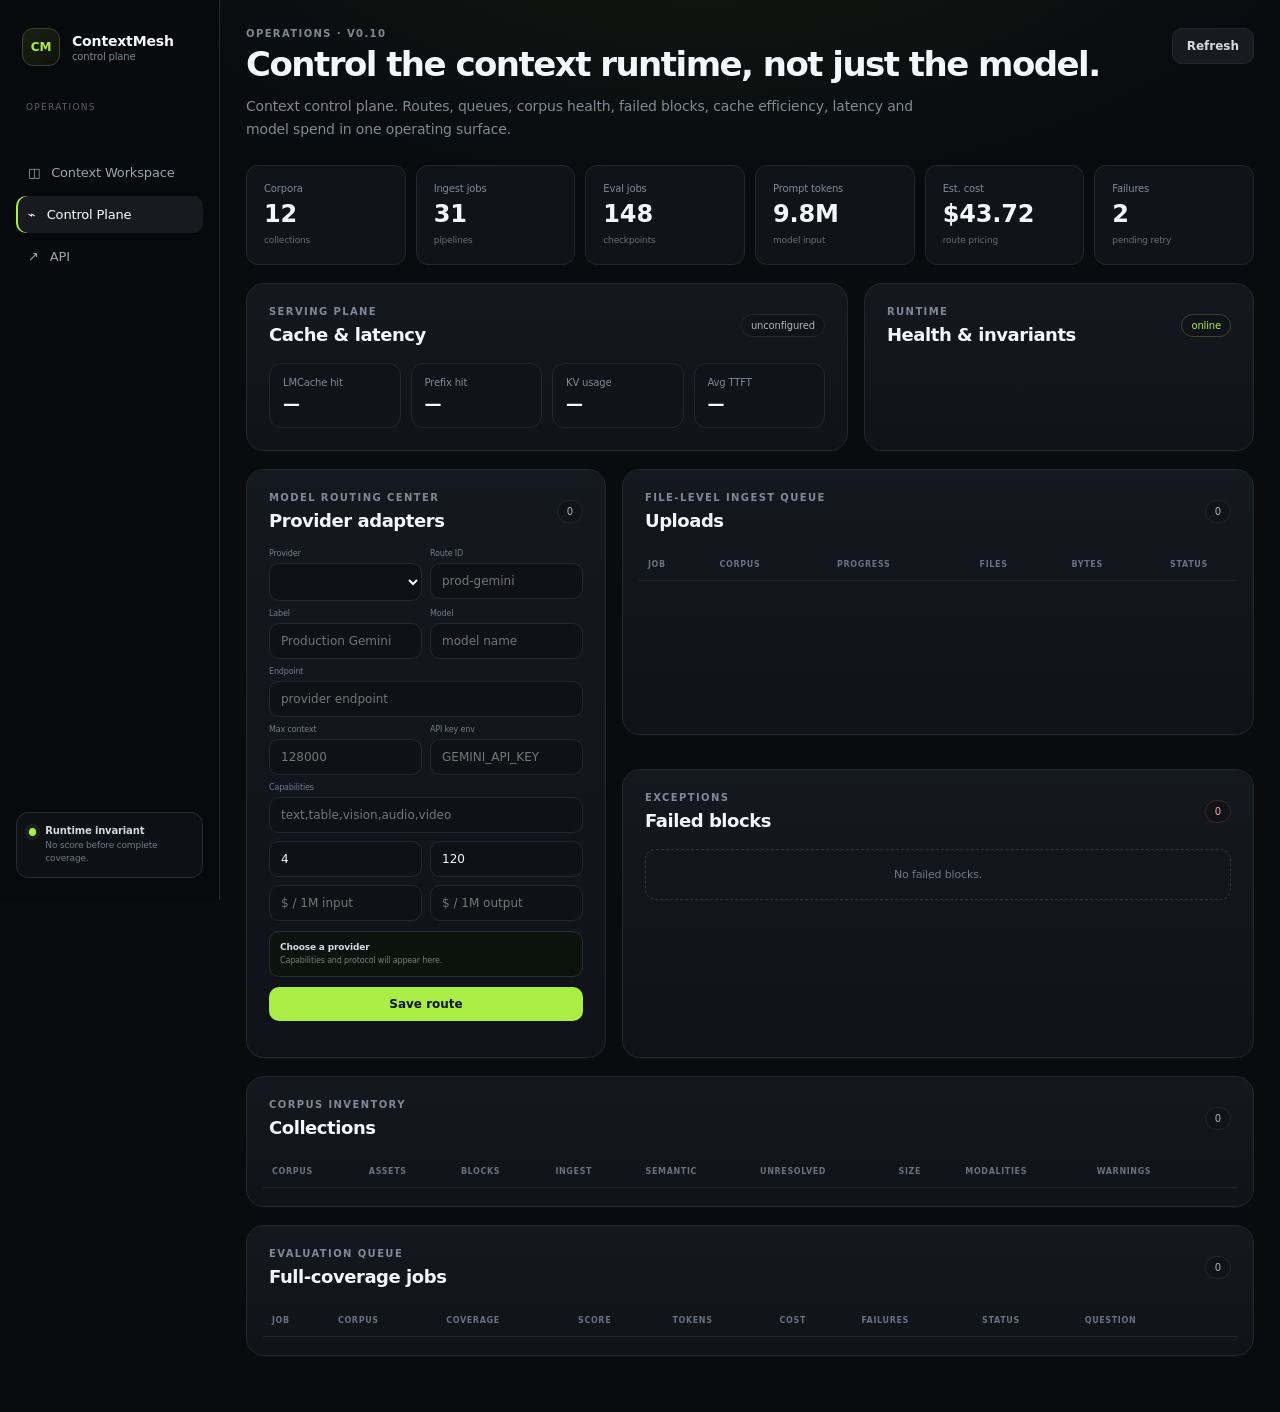
==== site/admin.html @ a6561b1e "feat: import ContextMesh v0.10 standalone runtime" ====
<!doctype html>
<html lang="en">
<head><meta charset="utf-8"/><meta name="viewport" content="width=device-width, initial-scale=1"/><title>ContextMesh — Control Plane</title><style>:root{--bg:#0b0d10;--panel:#12151a;--panel2:#171b21;--line:#262b33;--text:#f5f7fa;--muted:#8f98a6;--soft:#c7ced8;--accent:#b7f34a;--accent2:#d8ff8b;--danger:#ff6f7d;--warn:#f5c451;--blue:#74a9ff;--radius:18px;--shadow:0 24px 80px rgba(0,0,0,.28)}*{box-sizing:border-box}body{margin:0;background:radial-gradient(900px 500px at 70% -10%,rgba(183,243,74,.07),transparent 65%),var(--bg);color:var(--text);font-family:Inter,ui-sans-serif,system-ui,-apple-system,BlinkMacSystemFont,"Segoe UI",sans-serif;letter-spacing:-.01em}.app-shell{min-height:100vh;display:grid;grid-template-columns:230px 1fr}.sidebar{position:sticky;top:0;height:100vh;padding:24px 18px;border-right:1px solid var(--line);display:flex;flex-direction:column;background:rgba(11,13,16,.82);backdrop-filter:blur(18px)}.brand{display:flex;gap:12px;align-items:center;text-decoration:none;color:var(--text);padding:6px}.brand-mark{display:grid;place-items:center;width:38px;height:38px;border:1px solid #3a4230;border-radius:11px;background:linear-gradient(145deg,#1a2014,#10130d);color:var(--accent);font-weight:800;font-size:12px}.brand strong{display:block;font-size:14px}.brand small{display:block;color:var(--muted);font-size:10px;margin-top:2px}.nav-stack{display:grid;gap:5px;margin-top:36px}.nav-item{display:flex;align-items:center;gap:11px;color:#9ba4b1;text-decoration:none;padding:11px 12px;border-radius:10px;font-size:13px}.nav-item:hover,.nav-item.active{background:#171a1f;color:#fff}.nav-item.active{box-shadow:inset 2px 0 0 var(--accent)}.sidebar-note{margin-top:auto;border:1px solid var(--line);border-radius:12px;padding:13px;display:flex;gap:9px;color:var(--muted);font-size:11px;line-height:1.45;background:#101318}.sidebar-note strong{color:var(--soft);font-weight:600}.pulse-dot{width:8px;height:8px;border-radius:50%;background:var(--accent);box-shadow:0 0 0 4px rgba(183,243,74,.08);margin-top:4px;flex:0 0 auto}.main{padding:46px 56px 80px;max-width:1500px;width:100%;margin:0 auto}.topbar{display:flex;justify-content:space-between;gap:24px;align-items:flex-start;margin-bottom:34px}.eyebrow{margin:0 0 7px;color:#7f8996;text-transform:uppercase;letter-spacing:.14em;font-weight:700;font-size:10px}.topbar h1{font-size:40px;line-height:1.05;margin:0;letter-spacing:-.045em;max-width:760px}.subhead{color:var(--muted);max-width:700px;font-size:14px;line-height:1.65;margin:12px 0 0}.runtime-badge{display:flex;align-items:center;gap:8px;border:1px solid var(--line);border-radius:100px;padding:9px 12px;color:var(--soft);font-size:11px;background:#111419}.runtime-badge .pulse-dot{margin:0}.hero-grid,.result-grid{display:grid;grid-template-columns:1.1fr .9fr;gap:18px}.panel{border:1px solid var(--line);background:linear-gradient(180deg,rgba(21,25,31,.96),rgba(16,19,24,.96));border-radius:var(--radius);padding:22px;box-shadow:0 1px 0 rgba(255,255,255,.02)}.panel-head{display:flex;justify-content:space-between;align-items:center;gap:16px;margin-bottom:18px}.panel h2{font-size:18px;margin:0;letter-spacing:-.025em}.chip,.status{display:inline-flex;align-items:center;border:1px solid var(--line);border-radius:100px;padding:5px 9px;font-size:10px;color:#aab2be;background:#101318}.chip.danger{color:#ff9da6;border-color:#4b2429}.status.ok{color:var(--accent);border-color:#394728}.status.pending{color:var(--warn);border-color:#4f4327}.status.fail{color:var(--danger);border-color:#53262b}.dropzone{height:210px;border:1px dashed #38404a;border-radius:14px;display:grid;place-items:center;align-content:center;text-align:center;padding:22px;cursor:pointer;background:linear-gradient(180deg,rgba(183,243,74,.018),transparent);transition:.2s}.dropzone:hover,.dropzone.dragging{border-color:#788d56;background:rgba(183,243,74,.035)}.dropzone input{display:none}.dropzone strong{font-size:14px;margin:10px 0 5px}.dropzone span:last-child{font-size:11px;color:var(--muted);max-width:420px;line-height:1.5}.drop-icon{font-size:24px;color:var(--accent)}.file-list{margin:12px 0;min-height:30px;display:flex;flex-wrap:wrap;gap:7px;font-size:11px}.file-list.empty{color:var(--muted);align-items:center}.file-pill{border:1px solid var(--line);border-radius:8px;padding:6px 8px;color:#b7c0cb;background:#0f1216}.btn{border:0;border-radius:10px;padding:10px 14px;font:inherit;font-size:12px;font-weight:700;cursor:pointer;transition:.18s}.btn.primary{background:var(--accent);color:#10140b}.btn.primary:hover{background:var(--accent2);transform:translateY(-1px)}.btn.primary:disabled{opacity:.35;cursor:not-allowed;transform:none}.btn.secondary{border:1px solid var(--line);background:#171b20;color:#d4dae2}.btn.secondary:hover{border-color:#3b424d;background:#1b2027}.icon-btn{width:32px;height:32px;border:1px solid var(--line);border-radius:9px;background:#101318;color:#bac2cd;cursor:pointer}.select,input,textarea{width:100%;border:1px solid var(--line);border-radius:10px;background:#0e1115;color:var(--text);padding:10px 11px;outline:none;font:inherit;font-size:12px;transition:.18s}.select:focus,input:focus,textarea:focus{border-color:#556146;box-shadow:0 0 0 3px rgba(183,243,74,.04)}textarea{resize:vertical;line-height:1.55}.metric-grid{display:grid;gap:10px;margin-top:16px}.metric-grid.four{grid-template-columns:repeat(4,1fr)}.metric{border:1px solid var(--line);border-radius:12px;padding:13px;background:#101318;min-width:0}.metric span{display:block;color:var(--muted);font-size:10px;margin-bottom:6px}.metric strong{font-size:17px;display:block;overflow:hidden;text-overflow:ellipsis}.metric small{color:#646e7b;font-size:9px}.muted-grid .metric strong{color:#c7ced8}.coverage-card{border:1px solid var(--line);border-radius:12px;background:#0f1216;padding:13px;margin-top:12px}.coverage-row{display:flex;justify-content:space-between;font-size:11px;color:#aab3be}.coverage-row strong{color:var(--accent)}.progress{height:6px;border-radius:100px;background:#20252c;overflow:hidden;margin:10px 0 8px}.progress i{display:block;height:100%;background:linear-gradient(90deg,#94cf37,var(--accent));border-radius:100px;transition:width .3s}.coverage-card small{color:#68717d;font-size:9px}.evaluate-panel,.benchmark-panel,.failure-panel{margin-top:18px}.form-grid{display:grid;gap:14px}.form-grid.two{grid-template-columns:1fr 1fr}.form-grid label>span,.model-config label>span{display:block;font-size:10px;color:#949daa;margin:0 0 6px}.segmented{display:flex;border:1px solid var(--line);border-radius:9px;padding:3px;background:#0e1115}.segmented button{border:0;background:transparent;color:#76808e;padding:6px 9px;border-radius:6px;font-size:10px;cursor:pointer}.segmented button.active{background:#222830;color:#fff}.model-config{display:grid;grid-template-columns:1.3fr .8fr .8fr;gap:10px;margin-top:14px;padding:13px;border:1px solid var(--line);border-radius:12px;background:#0f1216}.hidden{display:none!important}.run-row{display:flex;align-items:end;gap:10px;margin-top:14px}.run-row .btn{margin-left:auto}.inline-field{display:flex;align-items:center;gap:7px;color:#8f98a6;font-size:10px}.inline-field input{width:74px}.result-grid{margin-top:18px}.score-wrap{display:grid;grid-template-columns:130px 1fr;gap:20px;align-items:center;border-bottom:1px solid var(--line);padding:4px 0 20px;margin-bottom:16px}.score-value{font-size:72px;line-height:1;font-weight:800;letter-spacing:-.07em;color:var(--accent)}.score-label{font-size:10px;text-transform:uppercase;color:#69727f;letter-spacing:.12em}.score-wrap p{color:#9da6b2;font-size:11px;line-height:1.55;margin:6px 0 0}.resume-area{margin-top:12px;display:flex;justify-content:space-between;align-items:center;gap:14px;padding:11px 12px;border-radius:10px;background:#17140c;border:1px solid #423819;color:#d8c888;font-size:10px}.evidence-list{max-height:390px;overflow:auto;display:grid;gap:8px}.evidence-item{border:1px solid var(--line);border-radius:11px;padding:11px;background:#0f1216}.evidence-meta{display:flex;justify-content:space-between;gap:12px;font-size:9px;color:#6f7885;margin-bottom:7px}.evidence-item p{margin:0;color:#bcc4ce;font-size:10px;line-height:1.55}.empty-state{border:1px dashed #303640;border-radius:11px;color:#6f7885;font-size:11px;padding:18px;text-align:center}.panel-copy{color:#8993a0;font-size:11px;line-height:1.6;max-width:760px}.benchmark-result{display:grid;grid-template-columns:repeat(5,1fr);gap:9px;margin-top:14px}.benchmark-result.empty-state{display:block}.bench-metric{border:1px solid var(--line);border-radius:10px;padding:12px;background:#0f1216}.bench-metric span{display:block;font-size:9px;color:#737d89;margin-bottom:5px}.bench-metric strong{font-size:16px}.bench-metric.good strong{color:var(--accent)}.bench-metric.bad strong{color:var(--danger)}.toast{position:fixed;right:24px;bottom:24px;background:#edf7dd;color:#1d2415;padding:11px 14px;border-radius:10px;font-size:11px;font-weight:700;opacity:0;transform:translateY(8px);pointer-events:none;transition:.22s;box-shadow:var(--shadow);z-index:20}.toast.show{opacity:1;transform:none}.toast.error{background:#3a171a;color:#ffc3c8;border:1px solid #652c32}.admin-metrics{grid-template-columns:repeat(5,1fr);margin:0 0 18px}.metric.jumbo{padding:17px}.metric.jumbo strong{font-size:24px}.admin-grid{display:grid;grid-template-columns:1fr 310px;gap:18px}.table-panel{overflow:hidden}.table-panel.wide{min-width:0}.table-wrap{overflow:auto;margin:0 -6px -4px}table{border-collapse:collapse;width:100%;font-size:10px;min-width:800px}th,td{text-align:left;padding:11px 9px;border-bottom:1px solid #20252c;vertical-align:middle}th{color:#68727f;font-weight:600;text-transform:uppercase;letter-spacing:.08em;font-size:8px}td{color:#b6bec9}.mono{font-family:ui-monospace,SFMono-Regular,Menlo,monospace;font-size:9px;color:#d7dee7}.row-actions{display:flex;gap:6px}.tiny-btn{border:1px solid var(--line);background:#101318;color:#9ca6b2;border-radius:7px;padding:5px 7px;font-size:9px;cursor:pointer}.tiny-btn.danger{color:#ff9da6;border-color:#4b2429}.kv-list{display:grid;gap:8px}.kv-row{display:flex;justify-content:space-between;gap:12px;padding-bottom:8px;border-bottom:1px solid #21262d;font-size:10px}.kv-row span{color:#7f8996}.kv-row strong{color:#c4ccd6;text-align:right}.failure-list{display:grid;gap:8px}.failure-item{display:grid;grid-template-columns:170px 1fr auto;gap:12px;align-items:center;border:1px solid #3c2528;background:#151013;border-radius:10px;padding:10px}.failure-item code{font-size:9px;color:#ff9da6}.failure-item span{font-size:10px;color:#a78c90}.danger-text{color:var(--danger)!important}@media(max-width:1050px){.app-shell{grid-template-columns:1fr}.sidebar{display:none}.main{padding:28px 22px 60px}.hero-grid,.result-grid,.admin-grid{grid-template-columns:1fr}.admin-metrics{grid-template-columns:repeat(2,1fr)}.topbar h1{font-size:34px}}@media(max-width:700px){.main{padding:22px 14px 50px}.topbar{display:block}.runtime-badge{margin-top:16px;width:max-content}.hero-grid,.form-grid.two{grid-template-columns:1fr}.metric-grid.four{grid-template-columns:1fr 1fr}.model-config{grid-template-columns:1fr}.run-row{flex-wrap:wrap}.run-row .btn{width:100%;margin:6px 0 0}.score-wrap{grid-template-columns:1fr}.benchmark-result{grid-template-columns:1fr 1fr}.admin-metrics{grid-template-columns:1fr 1fr}.topbar h1{font-size:30px}}
.explorer-panel{margin-top:18px}.explorer-toolbar{display:grid;grid-template-columns:1fr auto auto;gap:9px;margin-bottom:14px}.explorer-grid{display:grid;grid-template-columns:minmax(280px,.8fr) minmax(360px,1.2fr);gap:12px;min-height:360px}.block-list,.block-detail{border:1px solid var(--line);border-radius:12px;background:#0f1216;overflow:auto;max-height:520px}.block-list{padding:7px}.block-row{display:grid;grid-template-columns:68px 1fr auto;gap:9px;align-items:center;width:100%;border:0;border-bottom:1px solid #20252c;background:transparent;color:inherit;padding:10px 8px;text-align:left;cursor:pointer}.block-row:last-child{border-bottom:0}.block-row:hover,.block-row.active{background:#171b20}.block-kind{font-size:8px;text-transform:uppercase;letter-spacing:.09em;color:var(--accent)}.block-main strong{display:block;font-size:10px;color:#d7dee7;white-space:nowrap;overflow:hidden;text-overflow:ellipsis}.block-main small{display:block;margin-top:3px;color:#6f7885;font-size:9px;white-space:nowrap;overflow:hidden;text-overflow:ellipsis}.block-size{font-size:9px;color:#727c88}.block-detail{padding:16px}.detail-grid{display:grid;grid-template-columns:repeat(2,minmax(0,1fr));gap:8px;margin-bottom:12px}.detail-kv{border:1px solid var(--line);border-radius:9px;padding:9px;background:#101318}.detail-kv span{display:block;color:#6f7885;font-size:8px;text-transform:uppercase;letter-spacing:.08em;margin-bottom:4px}.detail-kv strong,.detail-kv code{font-size:9px;color:#cbd3dc;word-break:break-all}.block-text{white-space:pre-wrap;word-break:break-word;font:10px/1.6 ui-monospace,SFMono-Regular,Menlo,monospace;color:#bac3cd;background:#0b0e11;border:1px solid var(--line);border-radius:9px;padding:12px;max-height:330px;overflow:auto}.source-line{font-size:9px;color:#77818e;margin:0 0 10px;word-break:break-all}@media(max-width:800px){.explorer-toolbar{grid-template-columns:1fr 1fr}.explorer-toolbar input{grid-column:1/-1}.explorer-grid{grid-template-columns:1fr}.block-list,.block-detail{max-height:420px}}
/* v0.7 control-plane additions */
.structure-rail{display:flex;gap:8px;overflow:auto;padding:2px 0 12px;margin-bottom:4px}.structure-card{min-width:150px;max-width:220px;border:1px solid var(--line);border-radius:11px;background:#0f1216;color:#d4dbe4;padding:10px 11px;text-align:left;cursor:pointer}.structure-card:hover,.structure-card.active{border-color:#536340;background:#171c16}.structure-card span{display:block;text-transform:uppercase;letter-spacing:.09em;color:var(--accent);font-size:8px;margin-bottom:5px}.structure-card strong{display:block;font-size:10px;white-space:nowrap;overflow:hidden;text-overflow:ellipsis}.structure-card small{display:block;color:#717b88;font-size:8px;margin-top:4px;white-space:nowrap;overflow:hidden;text-overflow:ellipsis}.always-visible{display:grid!important}.context-contract{display:flex;flex-direction:column;gap:3px;color:#848e9a;font-size:9px;max-width:560px}.context-contract strong{color:#bfc7d1;font-size:10px}.top-gap{margin-top:18px}.telemetry-grid{display:grid;grid-template-columns:1fr 360px;gap:18px;margin-bottom:18px}.admin-metrics.expanded{grid-template-columns:repeat(6,1fr)}.route-form{display:grid;gap:8px}.route-pricing{display:grid;grid-template-columns:1fr 1fr;gap:8px}.route-list{display:grid;gap:8px;margin-top:14px;max-height:320px;overflow:auto}.route-item{display:flex;justify-content:space-between;align-items:center;gap:10px;border:1px solid var(--line);border-radius:10px;padding:10px;background:#0f1216}.route-item strong,.route-item span,.route-item small{display:block}.route-item strong{font-size:10px;color:#d7dee7}.route-item span{font-size:9px;color:#a5aeba;margin-top:3px}.route-item small{font-size:8px;color:#68727f;margin-top:3px;word-break:break-all}.panel-copy:empty{display:none}
@media(max-width:1250px){.admin-metrics.expanded{grid-template-columns:repeat(3,1fr)}.telemetry-grid{grid-template-columns:1fr}.route-panel{min-width:0}}
@media(max-width:700px){.admin-metrics.expanded{grid-template-columns:1fr 1fr}.structure-card{min-width:130px}.telemetry-grid{grid-template-columns:1fr}.model-config.always-visible{grid-template-columns:1fr}.context-contract{width:100%}}
/* v0.10 context operating surface */
.cm-v10{--bg:#090b0e;--panel:#11151a;--panel2:#0d1115;--line:#222831;--muted:#7f8996;--soft:#c8d0da;--accent:#a9ed45;--accent2:#d0ff8b;background:radial-gradient(1000px 520px at 55% -10%,rgba(169,237,69,.065),transparent 65%),#090b0e}.os-shell{min-height:100vh;display:grid;grid-template-columns:220px minmax(0,1fr)}.os-sidebar{position:sticky;top:0;height:100vh;padding:22px 16px;border-right:1px solid var(--line);display:flex;flex-direction:column;background:rgba(8,10,13,.92);backdrop-filter:blur(16px)}.sidebar-section-label{font-size:9px;text-transform:uppercase;letter-spacing:.14em;color:#596270;margin:30px 10px 6px}.sidebar-contract{margin-top:auto;display:flex;gap:9px;padding:12px;border:1px solid #252c34;border-radius:12px;background:#0d1115}.sidebar-contract strong,.sidebar-contract small{display:block}.sidebar-contract strong{font-size:10px;color:#d0d7df}.sidebar-contract small{font-size:9px;color:#707987;line-height:1.45;margin-top:3px}.contract-dot{width:8px;height:8px;border-radius:50%;background:var(--accent);margin-top:3px;box-shadow:0 0 0 4px rgba(169,237,69,.07)}.runtime-badge.compact{margin-top:10px;border-radius:10px;padding:8px 10px;font-size:9px}.os-main{min-width:0;padding:34px 38px 64px;max-width:1780px;width:100%;margin:auto}.os-topbar{display:flex;align-items:flex-start;justify-content:space-between;gap:28px;margin-bottom:24px}.os-topbar h1{font-size:34px;line-height:1.08;max-width:900px;letter-spacing:-.045em;margin:0}.topbar-actions{display:flex;align-items:center;gap:9px}.workspace-ribbon{display:flex;align-items:center;max-width:760px;margin:0 0 18px}.ribbon-step{display:flex;align-items:center;gap:7px;color:#59636f;font-size:10px;font-weight:700}.ribbon-step b{display:grid;place-items:center;width:22px;height:22px;border:1px solid #2a3038;border-radius:50%;font-size:9px;background:#0d1014}.ribbon-step.active{color:#c8d1db}.ribbon-step.active b{color:#10140b;background:var(--accent);border-color:var(--accent)}.ribbon-line{height:1px;flex:1;min-width:34px;background:#242a31;margin:0 9px}.context-studio{display:grid;grid-template-columns:260px minmax(500px,1fr) 330px;border:1px solid var(--line);border-radius:18px;overflow:hidden;background:#0c0f13;min-height:690px;box-shadow:0 30px 90px rgba(0,0,0,.18)}.studio-pane{min-width:0;padding:18px;background:linear-gradient(180deg,rgba(17,21,26,.98),rgba(12,15,19,.98))}.studio-pane+.studio-pane{border-left:1px solid var(--line)}.corpus-pane,.eval-pane{background:#0c1014}.pane-head{display:flex;justify-content:space-between;align-items:center;gap:10px;margin-bottom:14px}.pane-head h2{font-size:16px;margin:0}.compact-drop{height:148px;padding:14px}.compact-drop strong{font-size:12px}.compact-drop span:last-child{font-size:9px}.full{width:100%}.mini-progress{margin-top:10px;border:1px solid var(--line);border-radius:10px;padding:10px;background:#0b0f12}.mini-progress small{font-size:8px;color:#66717f}.sidebar-divider{height:1px;background:#20262d;margin:16px 0}.field-label{display:block;font-size:9px;color:#737e8c;margin:0 0 6px}.top-space{margin-top:12px}.mini-metrics{display:grid;grid-template-columns:1fr 1fr;gap:7px;margin-top:9px}.mini-metrics.four{grid-template-columns:repeat(4,1fr)}.mini-metrics>div{border:1px solid #222831;border-radius:9px;padding:8px;background:#0b0f13;min-width:0}.mini-metrics span{display:block;font-size:8px;color:#68727f;margin-bottom:3px}.mini-metrics strong{font-size:11px;color:#d9dfe6;overflow:hidden;text-overflow:ellipsis}.coverage-stack{display:grid;gap:7px;margin-top:8px}.coverage-card.slim{padding:9px;margin-top:0}.coverage-card.slim .progress{margin:7px 0 0}.pane-note{font-size:9px;color:#697481;line-height:1.5;margin:10px 1px 0}.explorer-pane{padding:18px 16px}.explorer-pane .structure-rail{padding-bottom:10px}.explorer-pane .explorer-grid{grid-template-columns:minmax(250px,.82fr) minmax(300px,1.18fr);min-height:520px}.explorer-pane .block-list,.explorer-pane .block-detail{max-height:560px}.eval-pane textarea{min-height:92px}.route-stack{display:grid;gap:8px;margin-top:13px}.route-stack label>span{display:block;font-size:9px;color:#737e8c;margin-bottom:5px}.two-col{display:grid;grid-template-columns:1fr 1fr;gap:8px}.preflight-card{border:1px solid #283127;border-radius:11px;background:rgba(169,237,69,.025);padding:10px;margin-top:10px}.preflight-card small{display:block;color:#707a86;font-size:8px;line-height:1.45;margin-top:7px}.button-row{display:flex;gap:8px;margin-top:12px}.button-row .grow{flex:1}.live-eval{margin-top:14px;border-top:1px solid var(--line);padding-top:14px}.live-head{display:flex;align-items:center;justify-content:space-between}.live-head>strong{font-size:42px;line-height:1;color:var(--accent);letter-spacing:-.06em}.live-eval>p{font-size:9px;color:#7d8794;line-height:1.5}.evidence-title{display:flex;justify-content:space-between;align-items:center;font-size:9px;color:#8a94a0;margin:12px 0 7px}.evidence-list.compact{max-height:220px}.calibration-strip{display:grid;grid-template-columns:1fr auto minmax(340px,.8fr);align-items:center;gap:18px;margin-top:16px;padding:18px;border:1px solid var(--line);border-radius:16px;background:#0d1115}.calibration-strip h2{margin:0;font-size:16px}.calibration-strip p:not(.eyebrow){margin:6px 0 0;max-width:650px;font-size:10px;line-height:1.5;color:#737e8b}.calibration-strip .benchmark-result{margin:0}.admin-surface{max-width:1780px}.ops-grid{display:grid;grid-template-columns:minmax(0,1fr) 390px;gap:16px}.control-split{display:grid;grid-template-columns:390px minmax(0,1fr);gap:16px}.ops-stack{display:grid;gap:16px;min-width:0}.provider-form-grid{display:grid;grid-template-columns:1fr 1fr;gap:8px}.provider-form-grid label>span{display:block;font-size:8px;color:#717c89;margin:0 0 5px}.provider-form-grid .span-2{grid-column:1/-1}.provider-hint{display:flex;flex-direction:column;gap:3px;margin:10px 0;padding:10px;border:1px solid #26302a;border-radius:10px;background:#0c120d}.provider-hint strong{font-size:9px;color:#d5dce4}.provider-hint span{font-size:8px;color:#728078;line-height:1.4}.provider-card .route-title-line{display:flex;align-items:center;gap:7px}.provider-badge{display:inline-flex!important;width:max-content;padding:3px 6px;border:1px solid #32412b;border-radius:99px!important;color:var(--accent)!important;font-size:7px!important;text-transform:uppercase;letter-spacing:.08em}.route-item{align-items:flex-start}.route-item>div:first-child{min-width:0}.route-item small{line-height:1.45}.route-panel .route-list{max-height:410px}.admin-surface table{font-size:9px}.admin-surface .table-wrap{max-height:420px}.admin-surface .failure-list{max-height:260px;overflow:auto}
@media(max-width:1360px){.context-studio{grid-template-columns:235px minmax(430px,1fr) 300px}.os-main{padding:28px 26px 56px}.control-split{grid-template-columns:360px minmax(0,1fr)}}
@media(max-width:1120px){.os-shell{grid-template-columns:1fr}.os-sidebar{position:relative;height:auto;display:grid;grid-template-columns:auto 1fr auto;align-items:center;border-right:0;border-bottom:1px solid var(--line)}.os-sidebar .nav-stack{display:flex;margin:0 18px}.sidebar-section-label,.sidebar-contract,.runtime-badge.compact{display:none}.context-studio{grid-template-columns:1fr}.studio-pane+.studio-pane{border-left:0;border-top:1px solid var(--line)}.calibration-strip{grid-template-columns:1fr}.control-split,.ops-grid{grid-template-columns:1fr}}
@media(max-width:700px){.os-main{padding:20px 12px 44px}.os-sidebar{grid-template-columns:1fr}.os-sidebar .nav-stack{margin:14px 0 0}.os-topbar{display:block}.os-topbar h1{font-size:29px}.topbar-actions{margin-top:14px}.workspace-ribbon{overflow:auto}.context-studio{border-radius:12px}.mini-metrics.four{grid-template-columns:1fr 1fr}.provider-form-grid{grid-template-columns:1fr}.provider-form-grid .span-2{grid-column:auto}.explorer-pane .explorer-grid{grid-template-columns:1fr}.calibration-strip{padding:14px}}
</style></head>
<body data-page="admin" class="cm-v10">
<div class="os-shell">
  <aside class="os-sidebar">
    <a class="brand" href="./"><span class="brand-mark">CM</span><span><strong>ContextMesh</strong><small>control plane</small></span></a>
    <div class="sidebar-section-label">Operations</div>
    <nav class="nav-stack"><a class="nav-item" href="./"><span>◫</span> Context Workspace</a><a class="nav-item active" href="./admin.html"><span>⌁</span> Control Plane</a><a class="nav-item" href="./api.html"><span>↗</span> API</a></nav>
    <div class="sidebar-contract"><span class="contract-dot"></span><div><strong>Runtime invariant</strong><small>No score before complete coverage.</small></div></div>
  </aside>
  <main class="os-main admin-surface">
    <header class="os-topbar"><div><p class="eyebrow">Operations · v0.10</p><h1>Control the context runtime, not just the model.</h1><p class="subhead">Context control plane. Routes, queues, corpus health, failed blocks, cache efficiency, latency and model spend in one operating surface.</p></div><div class="topbar-actions"><button id="adminRefresh" class="btn secondary">Refresh</button></div></header>

    <section id="adminMetrics" class="metric-grid admin-metrics expanded">
      <div class="metric jumbo"><span>Corpora</span><strong>—</strong><small>collections</small></div><div class="metric jumbo"><span>Ingest jobs</span><strong>—</strong><small>pipelines</small></div><div class="metric jumbo"><span>Eval jobs</span><strong>—</strong><small>checkpoints</small></div><div class="metric jumbo"><span>Prompt tokens</span><strong>—</strong><small>model input</small></div><div class="metric jumbo"><span>Est. cost</span><strong>—</strong><small>route pricing</small></div><div class="metric jumbo"><span>Failures</span><strong>—</strong><small>pending retry</small></div>
    </section>

    <section class="ops-grid">
      <div class="panel telemetry-panel">
        <div class="panel-head"><div><p class="eyebrow">Serving plane</p><h2>Cache & latency</h2></div><span id="telemetrySource" class="chip">unconfigured</span></div>
        <div id="telemetryMetrics" class="metric-grid four"><div class="metric"><span>LMCache hit</span><strong>—</strong></div><div class="metric"><span>Prefix hit</span><strong>—</strong></div><div class="metric"><span>KV usage</span><strong>—</strong></div><div class="metric"><span>Avg TTFT</span><strong>—</strong></div></div>
        <p id="telemetryError" class="panel-copy"></p>
      </div>
      <div class="panel runtime-panel"><div class="panel-head"><div><p class="eyebrow">Runtime</p><h2>Health & invariants</h2></div><span class="status ok">online</span></div><div id="runtimeDetails" class="kv-list"></div></div>
    </section>

    <section class="control-split top-gap">
      <div class="panel route-panel">
        <div class="panel-head"><div><p class="eyebrow">Model routing center</p><h2>Provider adapters</h2></div><span id="routesCount" class="chip">0</span></div>
        <div class="provider-form-grid">
          <label><span>Provider</span><select id="routeProvider" class="select"></select></label>
          <label><span>Route ID</span><input id="routeId" placeholder="prod-gemini"/></label>
          <label><span>Label</span><input id="routeLabel" placeholder="Production Gemini"/></label>
          <label><span>Model</span><input id="routeModel" placeholder="model name"/></label>
          <label class="span-2"><span>Endpoint</span><input id="routeBaseUrl" placeholder="provider endpoint"/></label>
          <label><span>Max context</span><input id="routeContext" type="number" placeholder="128000"/></label>
          <label><span>API key env</span><input id="routeApiEnv" placeholder="GEMINI_API_KEY"/></label>
          <label class="span-2"><span>Capabilities</span><input id="routeCapabilities" placeholder="text,table,vision,audio,video"/></label>
          <div class="route-pricing span-2"><input id="routeParallel" type="number" min="1" value="4" placeholder="max parallel"/><input id="routeTimeout" type="number" min="5" value="120" placeholder="timeout seconds"/></div>
          <div class="route-pricing span-2"><input id="routeInputCost" type="number" step="0.01" placeholder="$ / 1M input"/><input id="routeOutputCost" type="number" step="0.01" placeholder="$ / 1M output"/></div>
        </div>
        <div id="providerHint" class="provider-hint"><strong>Choose a provider</strong><span>Capabilities and protocol will appear here.</span></div>
        <button id="saveRouteBtn" class="btn primary full">Save route</button>
        <div id="routeList" class="route-list"></div>
      </div>

      <div class="ops-stack">
        <section class="panel table-panel"><div class="panel-head"><div><p class="eyebrow">File-level ingest queue</p><h2>Uploads</h2></div><span id="ingestJobsCount" class="chip">0</span></div><div class="table-wrap"><table><thead><tr><th>Job</th><th>Corpus</th><th>Progress</th><th>Files</th><th>Bytes</th><th>Status</th><th>Message</th><th></th></tr></thead><tbody id="ingestJobsTable"></tbody></table></div></section>
        <section class="panel failure-panel"><div class="panel-head"><div><p class="eyebrow">Exceptions</p><h2>Failed blocks</h2></div><span id="failuresCount" class="chip danger">0</span></div><div id="failuresList" class="failure-list"><div class="empty-state">No failed blocks.</div></div></section>
      </div>
    </section>

    <section class="panel table-panel top-gap"><div class="panel-head"><div><p class="eyebrow">Corpus inventory</p><h2>Collections</h2></div><span id="corpusInventoryCount" class="chip">0</span></div><div class="table-wrap"><table><thead><tr><th>Corpus</th><th>Assets</th><th>Blocks</th><th>Ingest</th><th>Semantic</th><th>Unresolved</th><th>Size</th><th>Modalities</th><th>Warnings</th><th></th></tr></thead><tbody id="corporaTable"></tbody></table></div></section>
    <section class="panel table-panel top-gap"><div class="panel-head"><div><p class="eyebrow">Evaluation queue</p><h2>Full-coverage jobs</h2></div><span id="jobsCount" class="chip">0</span></div><div class="table-wrap"><table><thead><tr><th>Job</th><th>Corpus</th><th>Coverage</th><th>Score</th><th>Tokens</th><th>Cost</th><th>Failures</th><th>Status</th><th>Question</th><th></th></tr></thead><tbody id="jobsTable"></tbody></table></div></section>
  </main>
</div>
<div id="toast" class="toast"></div>

<script>
(() => {
 const metrics=[12,31,148,'9.8M','$43.72',2];
 document.querySelectorAll('#adminMetrics strong').forEach((el,i)=>el.textContent=metrics[i] ?? '—');
 const btn=document.querySelector('#adminRefresh'); if(btn) btn.addEventListener('click',()=>{btn.textContent='Updated'; setTimeout(()=>btn.textContent='Refresh',900)});
 document.querySelectorAll('button').forEach(b=>{
   if(/Test/i.test(b.textContent)) b.addEventListener('click',()=>{ const old=b.textContent;b.textContent='Healthy · 842ms'; setTimeout(()=>b.textContent=old,1800);});
 });
})();
</script>

</body></html>
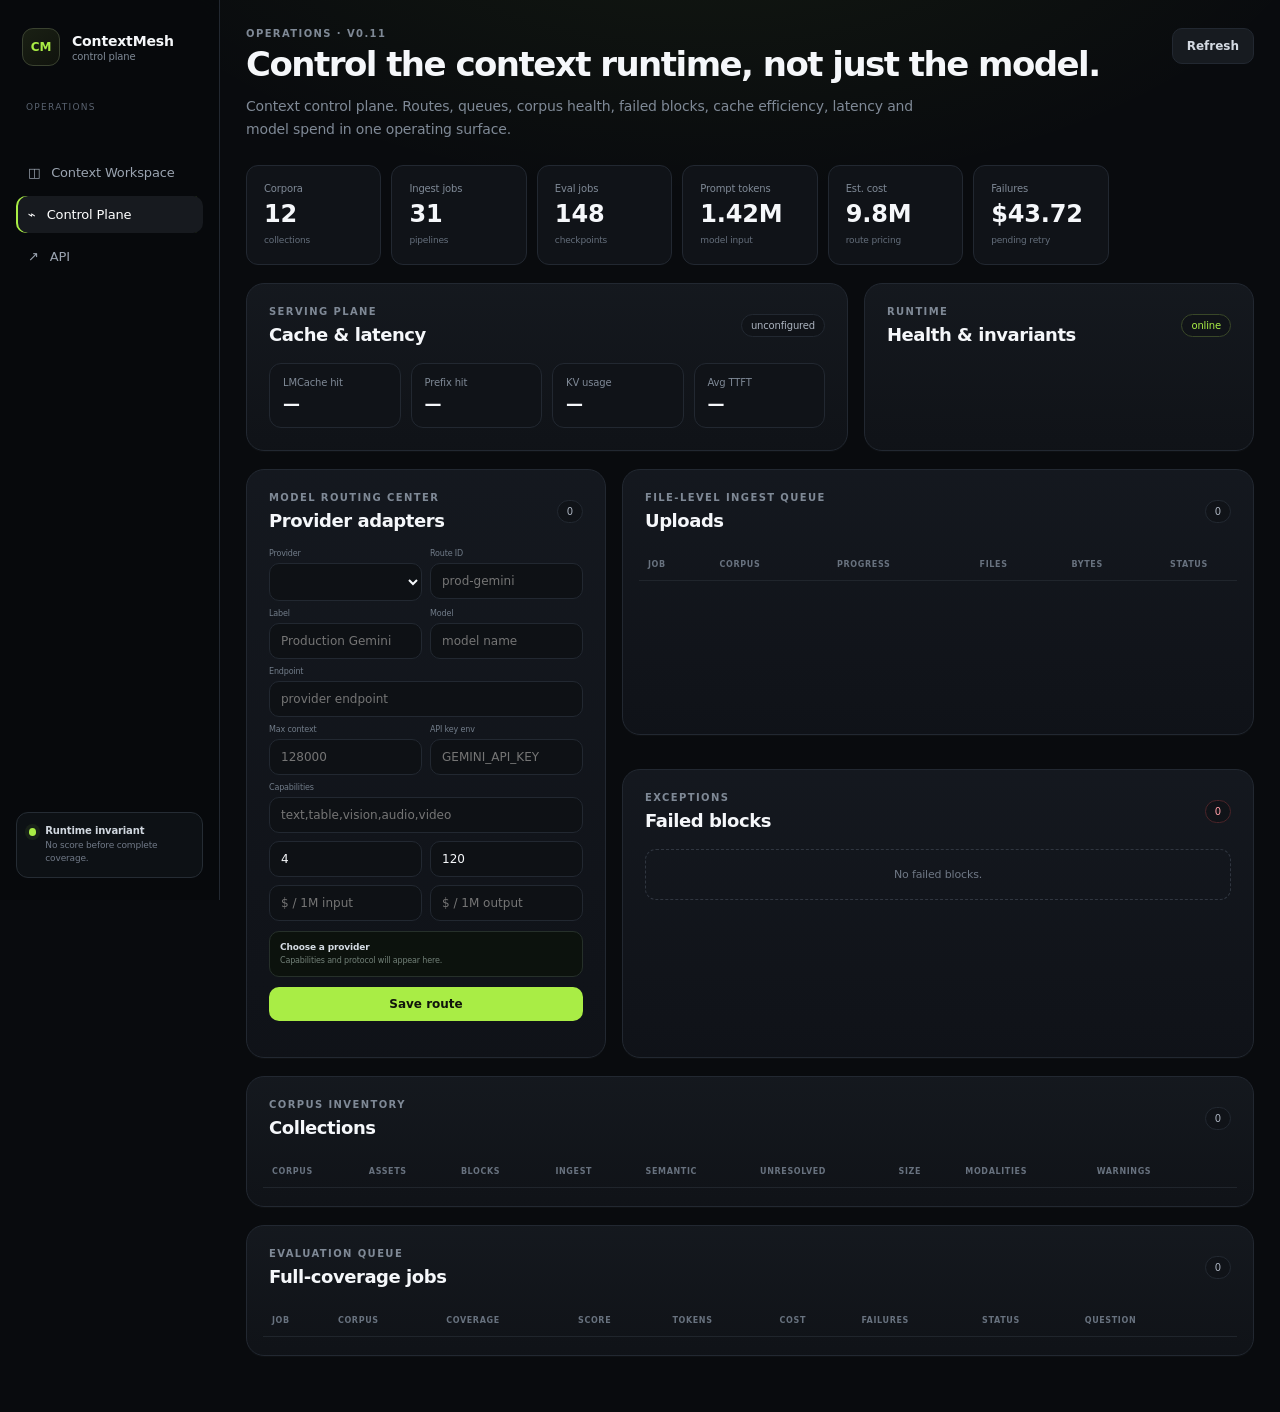
==== commit 5eeaaae1: "feat: add typed evidence and scalable context catalog v0.11" ====
--- a/site/admin.html
+++ b/site/admin.html
@@ -3,7 +3,7 @@
 <head><meta charset="utf-8"/><meta name="viewport" content="width=device-width, initial-scale=1"/><title>ContextMesh — Control Plane</title><style>:root{--bg:#0b0d10;--panel:#12151a;--panel2:#171b21;--line:#262b33;--text:#f5f7fa;--muted:#8f98a6;--soft:#c7ced8;--accent:#b7f34a;--accent2:#d8ff8b;--danger:#ff6f7d;--warn:#f5c451;--blue:#74a9ff;--radius:18px;--shadow:0 24px 80px rgba(0,0,0,.28)}*{box-sizing:border-box}body{margin:0;background:radial-gradient(900px 500px at 70% -10%,rgba(183,243,74,.07),transparent 65%),var(--bg);color:var(--text);font-family:Inter,ui-sans-serif,system-ui,-apple-system,BlinkMacSystemFont,"Segoe UI",sans-serif;letter-spacing:-.01em}.app-shell{min-height:100vh;display:grid;grid-template-columns:230px 1fr}.sidebar{position:sticky;top:0;height:100vh;padding:24px 18px;border-right:1px solid var(--line);display:flex;flex-direction:column;background:rgba(11,13,16,.82);backdrop-filter:blur(18px)}.brand{display:flex;gap:12px;align-items:center;text-decoration:none;color:var(--text);padding:6px}.brand-mark{display:grid;place-items:center;width:38px;height:38px;border:1px solid #3a4230;border-radius:11px;background:linear-gradient(145deg,#1a2014,#10130d);color:var(--accent);font-weight:800;font-size:12px}.brand strong{display:block;font-size:14px}.brand small{display:block;color:var(--muted);font-size:10px;margin-top:2px}.nav-stack{display:grid;gap:5px;margin-top:36px}.nav-item{display:flex;align-items:center;gap:11px;color:#9ba4b1;text-decoration:none;padding:11px 12px;border-radius:10px;font-size:13px}.nav-item:hover,.nav-item.active{background:#171a1f;color:#fff}.nav-item.active{box-shadow:inset 2px 0 0 var(--accent)}.sidebar-note{margin-top:auto;border:1px solid var(--line);border-radius:12px;padding:13px;display:flex;gap:9px;color:var(--muted);font-size:11px;line-height:1.45;background:#101318}.sidebar-note strong{color:var(--soft);font-weight:600}.pulse-dot{width:8px;height:8px;border-radius:50%;background:var(--accent);box-shadow:0 0 0 4px rgba(183,243,74,.08);margin-top:4px;flex:0 0 auto}.main{padding:46px 56px 80px;max-width:1500px;width:100%;margin:0 auto}.topbar{display:flex;justify-content:space-between;gap:24px;align-items:flex-start;margin-bottom:34px}.eyebrow{margin:0 0 7px;color:#7f8996;text-transform:uppercase;letter-spacing:.14em;font-weight:700;font-size:10px}.topbar h1{font-size:40px;line-height:1.05;margin:0;letter-spacing:-.045em;max-width:760px}.subhead{color:var(--muted);max-width:700px;font-size:14px;line-height:1.65;margin:12px 0 0}.runtime-badge{display:flex;align-items:center;gap:8px;border:1px solid var(--line);border-radius:100px;padding:9px 12px;color:var(--soft);font-size:11px;background:#111419}.runtime-badge .pulse-dot{margin:0}.hero-grid,.result-grid{display:grid;grid-template-columns:1.1fr .9fr;gap:18px}.panel{border:1px solid var(--line);background:linear-gradient(180deg,rgba(21,25,31,.96),rgba(16,19,24,.96));border-radius:var(--radius);padding:22px;box-shadow:0 1px 0 rgba(255,255,255,.02)}.panel-head{display:flex;justify-content:space-between;align-items:center;gap:16px;margin-bottom:18px}.panel h2{font-size:18px;margin:0;letter-spacing:-.025em}.chip,.status{display:inline-flex;align-items:center;border:1px solid var(--line);border-radius:100px;padding:5px 9px;font-size:10px;color:#aab2be;background:#101318}.chip.danger{color:#ff9da6;border-color:#4b2429}.status.ok{color:var(--accent);border-color:#394728}.status.pending{color:var(--warn);border-color:#4f4327}.status.fail{color:var(--danger);border-color:#53262b}.dropzone{height:210px;border:1px dashed #38404a;border-radius:14px;display:grid;place-items:center;align-content:center;text-align:center;padding:22px;cursor:pointer;background:linear-gradient(180deg,rgba(183,243,74,.018),transparent);transition:.2s}.dropzone:hover,.dropzone.dragging{border-color:#788d56;background:rgba(183,243,74,.035)}.dropzone input{display:none}.dropzone strong{font-size:14px;margin:10px 0 5px}.dropzone span:last-child{font-size:11px;color:var(--muted);max-width:420px;line-height:1.5}.drop-icon{font-size:24px;color:var(--accent)}.file-list{margin:12px 0;min-height:30px;display:flex;flex-wrap:wrap;gap:7px;font-size:11px}.file-list.empty{color:var(--muted);align-items:center}.file-pill{border:1px solid var(--line);border-radius:8px;padding:6px 8px;color:#b7c0cb;background:#0f1216}.btn{border:0;border-radius:10px;padding:10px 14px;font:inherit;font-size:12px;font-weight:700;cursor:pointer;transition:.18s}.btn.primary{background:var(--accent);color:#10140b}.btn.primary:hover{background:var(--accent2);transform:translateY(-1px)}.btn.primary:disabled{opacity:.35;cursor:not-allowed;transform:none}.btn.secondary{border:1px solid var(--line);background:#171b20;color:#d4dae2}.btn.secondary:hover{border-color:#3b424d;background:#1b2027}.icon-btn{width:32px;height:32px;border:1px solid var(--line);border-radius:9px;background:#101318;color:#bac2cd;cursor:pointer}.select,input,textarea{width:100%;border:1px solid var(--line);border-radius:10px;background:#0e1115;color:var(--text);padding:10px 11px;outline:none;font:inherit;font-size:12px;transition:.18s}.select:focus,input:focus,textarea:focus{border-color:#556146;box-shadow:0 0 0 3px rgba(183,243,74,.04)}textarea{resize:vertical;line-height:1.55}.metric-grid{display:grid;gap:10px;margin-top:16px}.metric-grid.four{grid-template-columns:repeat(4,1fr)}.metric{border:1px solid var(--line);border-radius:12px;padding:13px;background:#101318;min-width:0}.metric span{display:block;color:var(--muted);font-size:10px;margin-bottom:6px}.metric strong{font-size:17px;display:block;overflow:hidden;text-overflow:ellipsis}.metric small{color:#646e7b;font-size:9px}.muted-grid .metric strong{color:#c7ced8}.coverage-card{border:1px solid var(--line);border-radius:12px;background:#0f1216;padding:13px;margin-top:12px}.coverage-row{display:flex;justify-content:space-between;font-size:11px;color:#aab3be}.coverage-row strong{color:var(--accent)}.progress{height:6px;border-radius:100px;background:#20252c;overflow:hidden;margin:10px 0 8px}.progress i{display:block;height:100%;background:linear-gradient(90deg,#94cf37,var(--accent));border-radius:100px;transition:width .3s}.coverage-card small{color:#68717d;font-size:9px}.evaluate-panel,.benchmark-panel,.failure-panel{margin-top:18px}.form-grid{display:grid;gap:14px}.form-grid.two{grid-template-columns:1fr 1fr}.form-grid label>span,.model-config label>span{display:block;font-size:10px;color:#949daa;margin:0 0 6px}.segmented{display:flex;border:1px solid var(--line);border-radius:9px;padding:3px;background:#0e1115}.segmented button{border:0;background:transparent;color:#76808e;padding:6px 9px;border-radius:6px;font-size:10px;cursor:pointer}.segmented button.active{background:#222830;color:#fff}.model-config{display:grid;grid-template-columns:1.3fr .8fr .8fr;gap:10px;margin-top:14px;padding:13px;border:1px solid var(--line);border-radius:12px;background:#0f1216}.hidden{display:none!important}.run-row{display:flex;align-items:end;gap:10px;margin-top:14px}.run-row .btn{margin-left:auto}.inline-field{display:flex;align-items:center;gap:7px;color:#8f98a6;font-size:10px}.inline-field input{width:74px}.result-grid{margin-top:18px}.score-wrap{display:grid;grid-template-columns:130px 1fr;gap:20px;align-items:center;border-bottom:1px solid var(--line);padding:4px 0 20px;margin-bottom:16px}.score-value{font-size:72px;line-height:1;font-weight:800;letter-spacing:-.07em;color:var(--accent)}.score-label{font-size:10px;text-transform:uppercase;color:#69727f;letter-spacing:.12em}.score-wrap p{color:#9da6b2;font-size:11px;line-height:1.55;margin:6px 0 0}.resume-area{margin-top:12px;display:flex;justify-content:space-between;align-items:center;gap:14px;padding:11px 12px;border-radius:10px;background:#17140c;border:1px solid #423819;color:#d8c888;font-size:10px}.evidence-list{max-height:390px;overflow:auto;display:grid;gap:8px}.evidence-item{border:1px solid var(--line);border-radius:11px;padding:11px;background:#0f1216}.evidence-meta{display:flex;justify-content:space-between;gap:12px;font-size:9px;color:#6f7885;margin-bottom:7px}.evidence-item p{margin:0;color:#bcc4ce;font-size:10px;line-height:1.55}.empty-state{border:1px dashed #303640;border-radius:11px;color:#6f7885;font-size:11px;padding:18px;text-align:center}.panel-copy{color:#8993a0;font-size:11px;line-height:1.6;max-width:760px}.benchmark-result{display:grid;grid-template-columns:repeat(5,1fr);gap:9px;margin-top:14px}.benchmark-result.empty-state{display:block}.bench-metric{border:1px solid var(--line);border-radius:10px;padding:12px;background:#0f1216}.bench-metric span{display:block;font-size:9px;color:#737d89;margin-bottom:5px}.bench-metric strong{font-size:16px}.bench-metric.good strong{color:var(--accent)}.bench-metric.bad strong{color:var(--danger)}.toast{position:fixed;right:24px;bottom:24px;background:#edf7dd;color:#1d2415;padding:11px 14px;border-radius:10px;font-size:11px;font-weight:700;opacity:0;transform:translateY(8px);pointer-events:none;transition:.22s;box-shadow:var(--shadow);z-index:20}.toast.show{opacity:1;transform:none}.toast.error{background:#3a171a;color:#ffc3c8;border:1px solid #652c32}.admin-metrics{grid-template-columns:repeat(5,1fr);margin:0 0 18px}.metric.jumbo{padding:17px}.metric.jumbo strong{font-size:24px}.admin-grid{display:grid;grid-template-columns:1fr 310px;gap:18px}.table-panel{overflow:hidden}.table-panel.wide{min-width:0}.table-wrap{overflow:auto;margin:0 -6px -4px}table{border-collapse:collapse;width:100%;font-size:10px;min-width:800px}th,td{text-align:left;padding:11px 9px;border-bottom:1px solid #20252c;vertical-align:middle}th{color:#68727f;font-weight:600;text-transform:uppercase;letter-spacing:.08em;font-size:8px}td{color:#b6bec9}.mono{font-family:ui-monospace,SFMono-Regular,Menlo,monospace;font-size:9px;color:#d7dee7}.row-actions{display:flex;gap:6px}.tiny-btn{border:1px solid var(--line);background:#101318;color:#9ca6b2;border-radius:7px;padding:5px 7px;font-size:9px;cursor:pointer}.tiny-btn.danger{color:#ff9da6;border-color:#4b2429}.kv-list{display:grid;gap:8px}.kv-row{display:flex;justify-content:space-between;gap:12px;padding-bottom:8px;border-bottom:1px solid #21262d;font-size:10px}.kv-row span{color:#7f8996}.kv-row strong{color:#c4ccd6;text-align:right}.failure-list{display:grid;gap:8px}.failure-item{display:grid;grid-template-columns:170px 1fr auto;gap:12px;align-items:center;border:1px solid #3c2528;background:#151013;border-radius:10px;padding:10px}.failure-item code{font-size:9px;color:#ff9da6}.failure-item span{font-size:10px;color:#a78c90}.danger-text{color:var(--danger)!important}@media(max-width:1050px){.app-shell{grid-template-columns:1fr}.sidebar{display:none}.main{padding:28px 22px 60px}.hero-grid,.result-grid,.admin-grid{grid-template-columns:1fr}.admin-metrics{grid-template-columns:repeat(2,1fr)}.topbar h1{font-size:34px}}@media(max-width:700px){.main{padding:22px 14px 50px}.topbar{display:block}.runtime-badge{margin-top:16px;width:max-content}.hero-grid,.form-grid.two{grid-template-columns:1fr}.metric-grid.four{grid-template-columns:1fr 1fr}.model-config{grid-template-columns:1fr}.run-row{flex-wrap:wrap}.run-row .btn{width:100%;margin:6px 0 0}.score-wrap{grid-template-columns:1fr}.benchmark-result{grid-template-columns:1fr 1fr}.admin-metrics{grid-template-columns:1fr 1fr}.topbar h1{font-size:30px}}
 .explorer-panel{margin-top:18px}.explorer-toolbar{display:grid;grid-template-columns:1fr auto auto;gap:9px;margin-bottom:14px}.explorer-grid{display:grid;grid-template-columns:minmax(280px,.8fr) minmax(360px,1.2fr);gap:12px;min-height:360px}.block-list,.block-detail{border:1px solid var(--line);border-radius:12px;background:#0f1216;overflow:auto;max-height:520px}.block-list{padding:7px}.block-row{display:grid;grid-template-columns:68px 1fr auto;gap:9px;align-items:center;width:100%;border:0;border-bottom:1px solid #20252c;background:transparent;color:inherit;padding:10px 8px;text-align:left;cursor:pointer}.block-row:last-child{border-bottom:0}.block-row:hover,.block-row.active{background:#171b20}.block-kind{font-size:8px;text-transform:uppercase;letter-spacing:.09em;color:var(--accent)}.block-main strong{display:block;font-size:10px;color:#d7dee7;white-space:nowrap;overflow:hidden;text-overflow:ellipsis}.block-main small{display:block;margin-top:3px;color:#6f7885;font-size:9px;white-space:nowrap;overflow:hidden;text-overflow:ellipsis}.block-size{font-size:9px;color:#727c88}.block-detail{padding:16px}.detail-grid{display:grid;grid-template-columns:repeat(2,minmax(0,1fr));gap:8px;margin-bottom:12px}.detail-kv{border:1px solid var(--line);border-radius:9px;padding:9px;background:#101318}.detail-kv span{display:block;color:#6f7885;font-size:8px;text-transform:uppercase;letter-spacing:.08em;margin-bottom:4px}.detail-kv strong,.detail-kv code{font-size:9px;color:#cbd3dc;word-break:break-all}.block-text{white-space:pre-wrap;word-break:break-word;font:10px/1.6 ui-monospace,SFMono-Regular,Menlo,monospace;color:#bac3cd;background:#0b0e11;border:1px solid var(--line);border-radius:9px;padding:12px;max-height:330px;overflow:auto}.source-line{font-size:9px;color:#77818e;margin:0 0 10px;word-break:break-all}@media(max-width:800px){.explorer-toolbar{grid-template-columns:1fr 1fr}.explorer-toolbar input{grid-column:1/-1}.explorer-grid{grid-template-columns:1fr}.block-list,.block-detail{max-height:420px}}
 /* v0.7 control-plane additions */
-.structure-rail{display:flex;gap:8px;overflow:auto;padding:2px 0 12px;margin-bottom:4px}.structure-card{min-width:150px;max-width:220px;border:1px solid var(--line);border-radius:11px;background:#0f1216;color:#d4dbe4;padding:10px 11px;text-align:left;cursor:pointer}.structure-card:hover,.structure-card.active{border-color:#536340;background:#171c16}.structure-card span{display:block;text-transform:uppercase;letter-spacing:.09em;color:var(--accent);font-size:8px;margin-bottom:5px}.structure-card strong{display:block;font-size:10px;white-space:nowrap;overflow:hidden;text-overflow:ellipsis}.structure-card small{display:block;color:#717b88;font-size:8px;margin-top:4px;white-space:nowrap;overflow:hidden;text-overflow:ellipsis}.always-visible{display:grid!important}.context-contract{display:flex;flex-direction:column;gap:3px;color:#848e9a;font-size:9px;max-width:560px}.context-contract strong{color:#bfc7d1;font-size:10px}.top-gap{margin-top:18px}.telemetry-grid{display:grid;grid-template-columns:1fr 360px;gap:18px;margin-bottom:18px}.admin-metrics.expanded{grid-template-columns:repeat(6,1fr)}.route-form{display:grid;gap:8px}.route-pricing{display:grid;grid-template-columns:1fr 1fr;gap:8px}.route-list{display:grid;gap:8px;margin-top:14px;max-height:320px;overflow:auto}.route-item{display:flex;justify-content:space-between;align-items:center;gap:10px;border:1px solid var(--line);border-radius:10px;padding:10px;background:#0f1216}.route-item strong,.route-item span,.route-item small{display:block}.route-item strong{font-size:10px;color:#d7dee7}.route-item span{font-size:9px;color:#a5aeba;margin-top:3px}.route-item small{font-size:8px;color:#68727f;margin-top:3px;word-break:break-all}.panel-copy:empty{display:none}
+.structure-rail{display:flex;gap:8px;overflow:auto;padding:2px 0 12px;margin-bottom:4px}.structure-card{min-width:150px;max-width:220px;border:1px solid var(--line);border-radius:11px;background:#0f1216;color:#d4dbe4;padding:10px 11px;text-align:left;cursor:pointer}.structure-card:hover,.structure-card.active{border-color:#536340;background:#171c16}.structure-card span{display:block;text-transform:uppercase;letter-spacing:.09em;color:var(--accent);font-size:8px;margin-bottom:5px}.structure-card strong{display:block;font-size:10px;white-space:nowrap;overflow:hidden;text-overflow:ellipsis}.structure-card small{display:block;color:#717b88;font-size:8px;margin-top:4px;white-space:nowrap;overflow:hidden;text-overflow:ellipsis}.always-visible{display:grid!important}.context-contract{display:flex;flex-direction:column;gap:3px;color:#848e9a;font-size:9px;max-width:560px}.context-contract strong{color:#bfc7d1;font-size:10px}.top-gap{margin-top:18px}.telemetry-grid{display:grid;grid-template-columns:1fr 360px;gap:18px;margin-bottom:18px}.admin-metrics.expanded{grid-template-columns:repeat(7,1fr)}.route-form{display:grid;gap:8px}.route-pricing{display:grid;grid-template-columns:1fr 1fr;gap:8px}.route-list{display:grid;gap:8px;margin-top:14px;max-height:320px;overflow:auto}.route-item{display:flex;justify-content:space-between;align-items:center;gap:10px;border:1px solid var(--line);border-radius:10px;padding:10px;background:#0f1216}.route-item strong,.route-item span,.route-item small{display:block}.route-item strong{font-size:10px;color:#d7dee7}.route-item span{font-size:9px;color:#a5aeba;margin-top:3px}.route-item small{font-size:8px;color:#68727f;margin-top:3px;word-break:break-all}.panel-copy:empty{display:none}
 @media(max-width:1250px){.admin-metrics.expanded{grid-template-columns:repeat(3,1fr)}.telemetry-grid{grid-template-columns:1fr}.route-panel{min-width:0}}
 @media(max-width:700px){.admin-metrics.expanded{grid-template-columns:1fr 1fr}.structure-card{min-width:130px}.telemetry-grid{grid-template-columns:1fr}.model-config.always-visible{grid-template-columns:1fr}.context-contract{width:100%}}
 /* v0.10 context operating surface */
@@ -21,7 +21,7 @@
     <div class="sidebar-contract"><span class="contract-dot"></span><div><strong>Runtime invariant</strong><small>No score before complete coverage.</small></div></div>
   </aside>
   <main class="os-main admin-surface">
-    <header class="os-topbar"><div><p class="eyebrow">Operations · v0.10</p><h1>Control the context runtime, not just the model.</h1><p class="subhead">Context control plane. Routes, queues, corpus health, failed blocks, cache efficiency, latency and model spend in one operating surface.</p></div><div class="topbar-actions"><button id="adminRefresh" class="btn secondary">Refresh</button></div></header>
+    <header class="os-topbar"><div><p class="eyebrow">Operations · v0.11</p><h1>Control the context runtime, not just the model.</h1><p class="subhead">Context control plane. Routes, queues, corpus health, failed blocks, cache efficiency, latency and model spend in one operating surface.</p></div><div class="topbar-actions"><button id="adminRefresh" class="btn secondary">Refresh</button></div></header>
 
     <section id="adminMetrics" class="metric-grid admin-metrics expanded">
       <div class="metric jumbo"><span>Corpora</span><strong>—</strong><small>collections</small></div><div class="metric jumbo"><span>Ingest jobs</span><strong>—</strong><small>pipelines</small></div><div class="metric jumbo"><span>Eval jobs</span><strong>—</strong><small>checkpoints</small></div><div class="metric jumbo"><span>Prompt tokens</span><strong>—</strong><small>model input</small></div><div class="metric jumbo"><span>Est. cost</span><strong>—</strong><small>route pricing</small></div><div class="metric jumbo"><span>Failures</span><strong>—</strong><small>pending retry</small></div>
@@ -70,7 +70,7 @@
 
 <script>
 (() => {
- const metrics=[12,31,148,'9.8M','$43.72',2];
+ const metrics=[12,31,148,'1.42M','9.8M','$43.72',2];
  document.querySelectorAll('#adminMetrics strong').forEach((el,i)=>el.textContent=metrics[i] ?? '—');
  const btn=document.querySelector('#adminRefresh'); if(btn) btn.addEventListener('click',()=>{btn.textContent='Updated'; setTimeout(()=>btn.textContent='Refresh',900)});
  document.querySelectorAll('button').forEach(b=>{
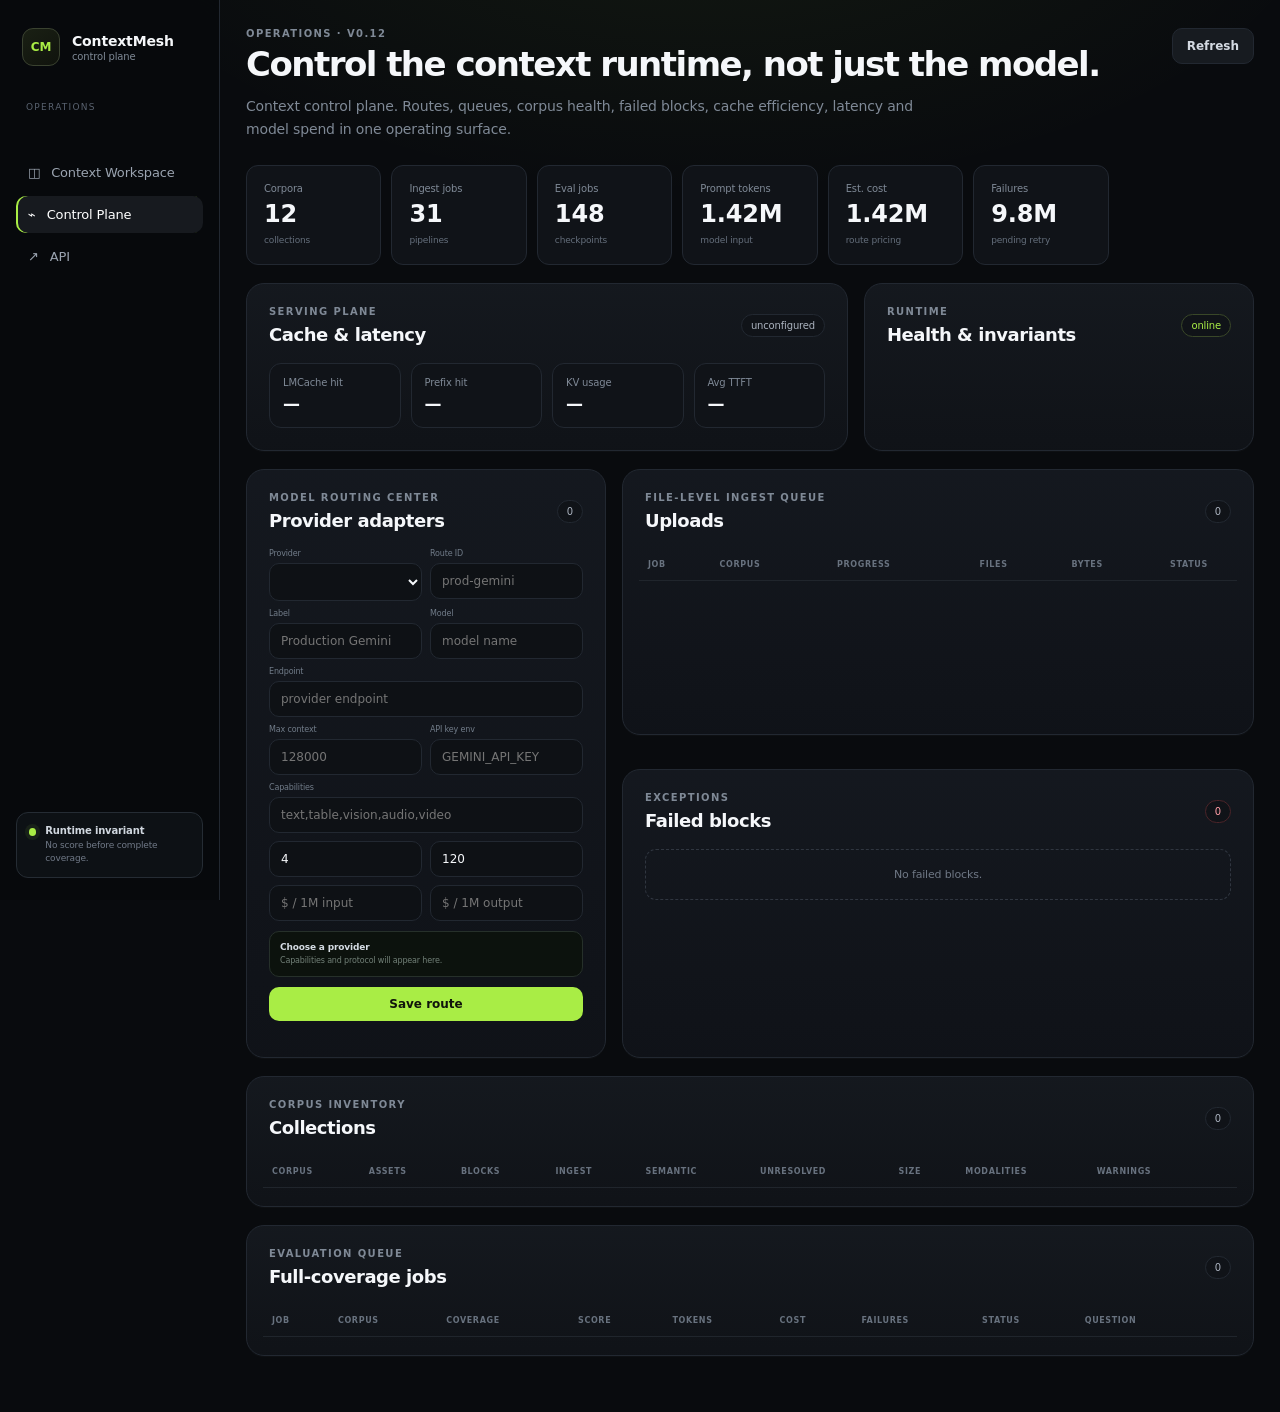
==== commit 0cda4e94: "feat: add scalable SQLite block payload storage v0.12" ====
--- a/site/admin.html
+++ b/site/admin.html
@@ -21,7 +21,7 @@
     <div class="sidebar-contract"><span class="contract-dot"></span><div><strong>Runtime invariant</strong><small>No score before complete coverage.</small></div></div>
   </aside>
   <main class="os-main admin-surface">
-    <header class="os-topbar"><div><p class="eyebrow">Operations · v0.11</p><h1>Control the context runtime, not just the model.</h1><p class="subhead">Context control plane. Routes, queues, corpus health, failed blocks, cache efficiency, latency and model spend in one operating surface.</p></div><div class="topbar-actions"><button id="adminRefresh" class="btn secondary">Refresh</button></div></header>
+    <header class="os-topbar"><div><p class="eyebrow">Operations · v0.12</p><h1>Control the context runtime, not just the model.</h1><p class="subhead">Context control plane. Routes, queues, corpus health, failed blocks, cache efficiency, latency and model spend in one operating surface.</p></div><div class="topbar-actions"><button id="adminRefresh" class="btn secondary">Refresh</button></div></header>
 
     <section id="adminMetrics" class="metric-grid admin-metrics expanded">
       <div class="metric jumbo"><span>Corpora</span><strong>—</strong><small>collections</small></div><div class="metric jumbo"><span>Ingest jobs</span><strong>—</strong><small>pipelines</small></div><div class="metric jumbo"><span>Eval jobs</span><strong>—</strong><small>checkpoints</small></div><div class="metric jumbo"><span>Prompt tokens</span><strong>—</strong><small>model input</small></div><div class="metric jumbo"><span>Est. cost</span><strong>—</strong><small>route pricing</small></div><div class="metric jumbo"><span>Failures</span><strong>—</strong><small>pending retry</small></div>
@@ -70,7 +70,7 @@
 
 <script>
 (() => {
- const metrics=[12,31,148,'1.42M','9.8M','$43.72',2];
+ const metrics=[12,31,148,'1.42M','1.42M','9.8M','$43.72',2];
  document.querySelectorAll('#adminMetrics strong').forEach((el,i)=>el.textContent=metrics[i] ?? '—');
  const btn=document.querySelector('#adminRefresh'); if(btn) btn.addEventListener('click',()=>{btn.textContent='Updated'; setTimeout(()=>btn.textContent='Refresh',900)});
  document.querySelectorAll('button').forEach(b=>{
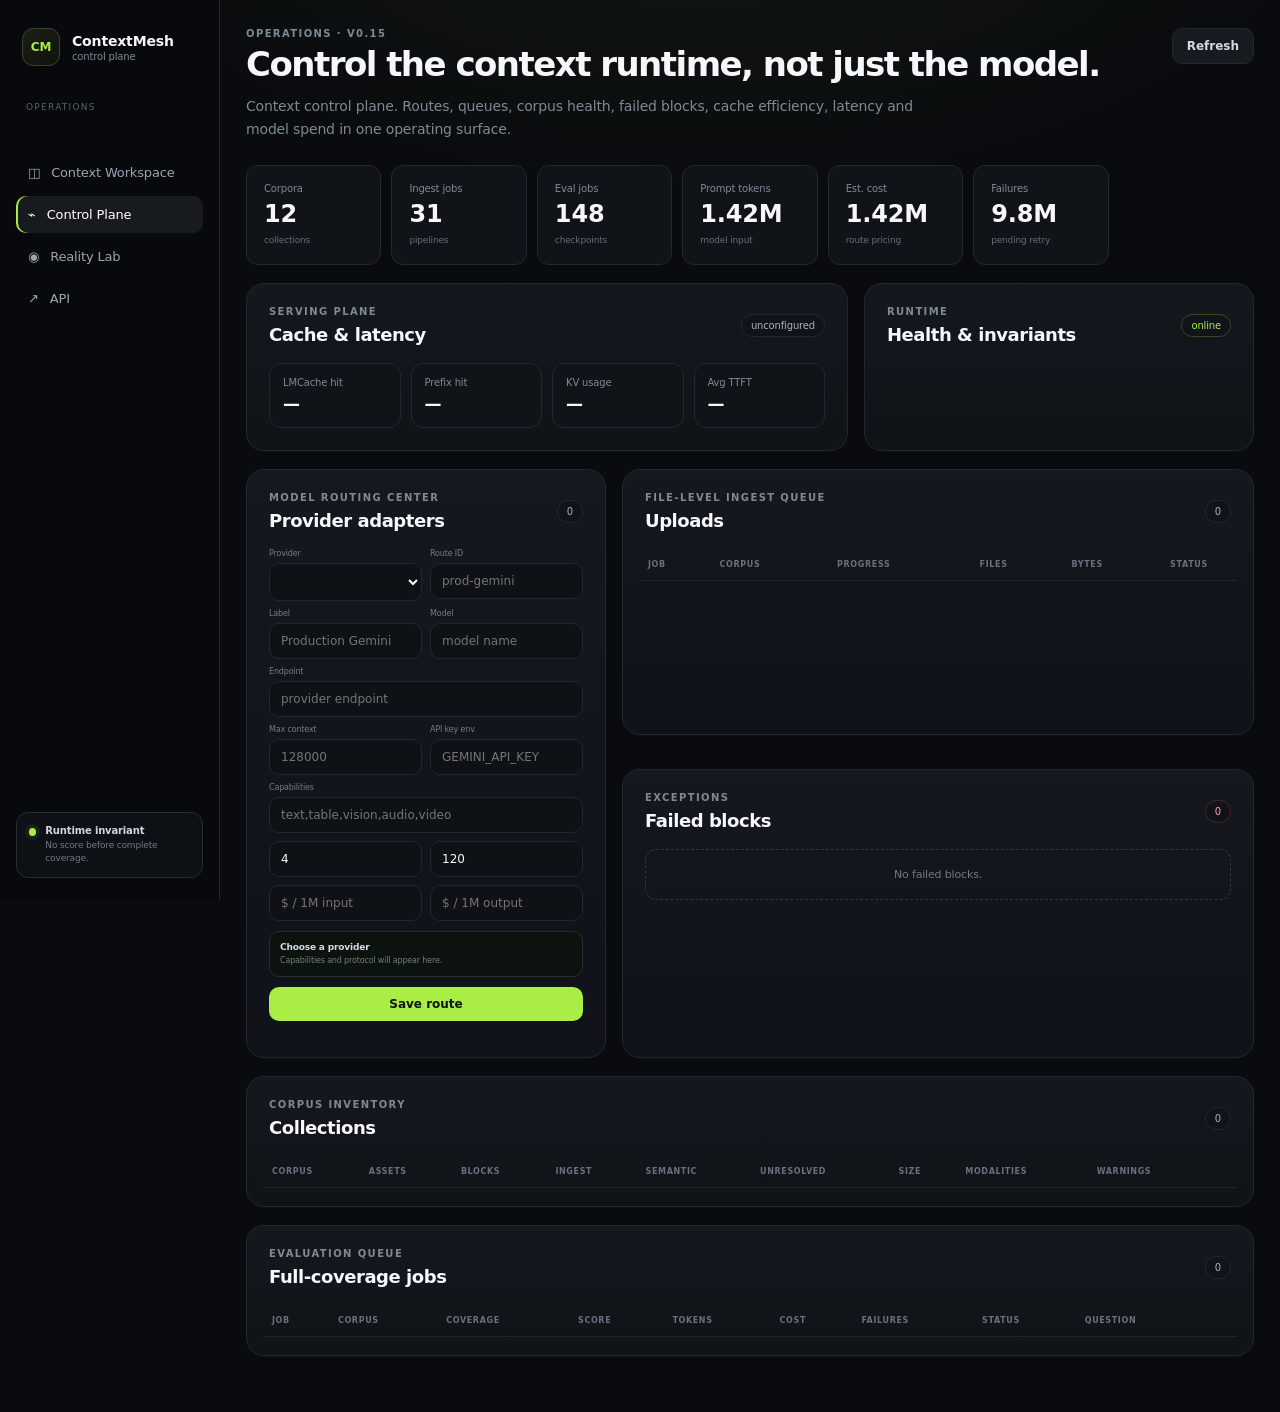
==== commit f71a6c54: "feat: link Reality Lab from public surfaces" ====
--- a/site/admin.html
+++ b/site/admin.html
@@ -17,11 +17,11 @@
   <aside class="os-sidebar">
     <a class="brand" href="./"><span class="brand-mark">CM</span><span><strong>ContextMesh</strong><small>control plane</small></span></a>
     <div class="sidebar-section-label">Operations</div>
-    <nav class="nav-stack"><a class="nav-item" href="./"><span>◫</span> Context Workspace</a><a class="nav-item active" href="./admin.html"><span>⌁</span> Control Plane</a><a class="nav-item" href="./api.html"><span>↗</span> API</a></nav>
+    <nav class="nav-stack"><a class="nav-item" href="./"><span>◫</span> Context Workspace</a><a class="nav-item active" href="./admin.html"><span>⌁</span> Control Plane</a><a class="nav-item" href="./reality.html"><span>◉</span> Reality Lab</a><a class="nav-item" href="./api.html"><span>↗</span> API</a></nav>
     <div class="sidebar-contract"><span class="contract-dot"></span><div><strong>Runtime invariant</strong><small>No score before complete coverage.</small></div></div>
   </aside>
   <main class="os-main admin-surface">
-    <header class="os-topbar"><div><p class="eyebrow">Operations · v0.12</p><h1>Control the context runtime, not just the model.</h1><p class="subhead">Context control plane. Routes, queues, corpus health, failed blocks, cache efficiency, latency and model spend in one operating surface.</p></div><div class="topbar-actions"><button id="adminRefresh" class="btn secondary">Refresh</button></div></header>
+    <header class="os-topbar"><div><p class="eyebrow">Operations · v0.15</p><h1>Control the context runtime, not just the model.</h1><p class="subhead">Context control plane. Routes, queues, corpus health, failed blocks, cache efficiency, latency and model spend in one operating surface.</p></div><div class="topbar-actions"><button id="adminRefresh" class="btn secondary">Refresh</button></div></header>
 
     <section id="adminMetrics" class="metric-grid admin-metrics expanded">
       <div class="metric jumbo"><span>Corpora</span><strong>—</strong><small>collections</small></div><div class="metric jumbo"><span>Ingest jobs</span><strong>—</strong><small>pipelines</small></div><div class="metric jumbo"><span>Eval jobs</span><strong>—</strong><small>checkpoints</small></div><div class="metric jumbo"><span>Prompt tokens</span><strong>—</strong><small>model input</small></div><div class="metric jumbo"><span>Est. cost</span><strong>—</strong><small>route pricing</small></div><div class="metric jumbo"><span>Failures</span><strong>—</strong><small>pending retry</small></div>
